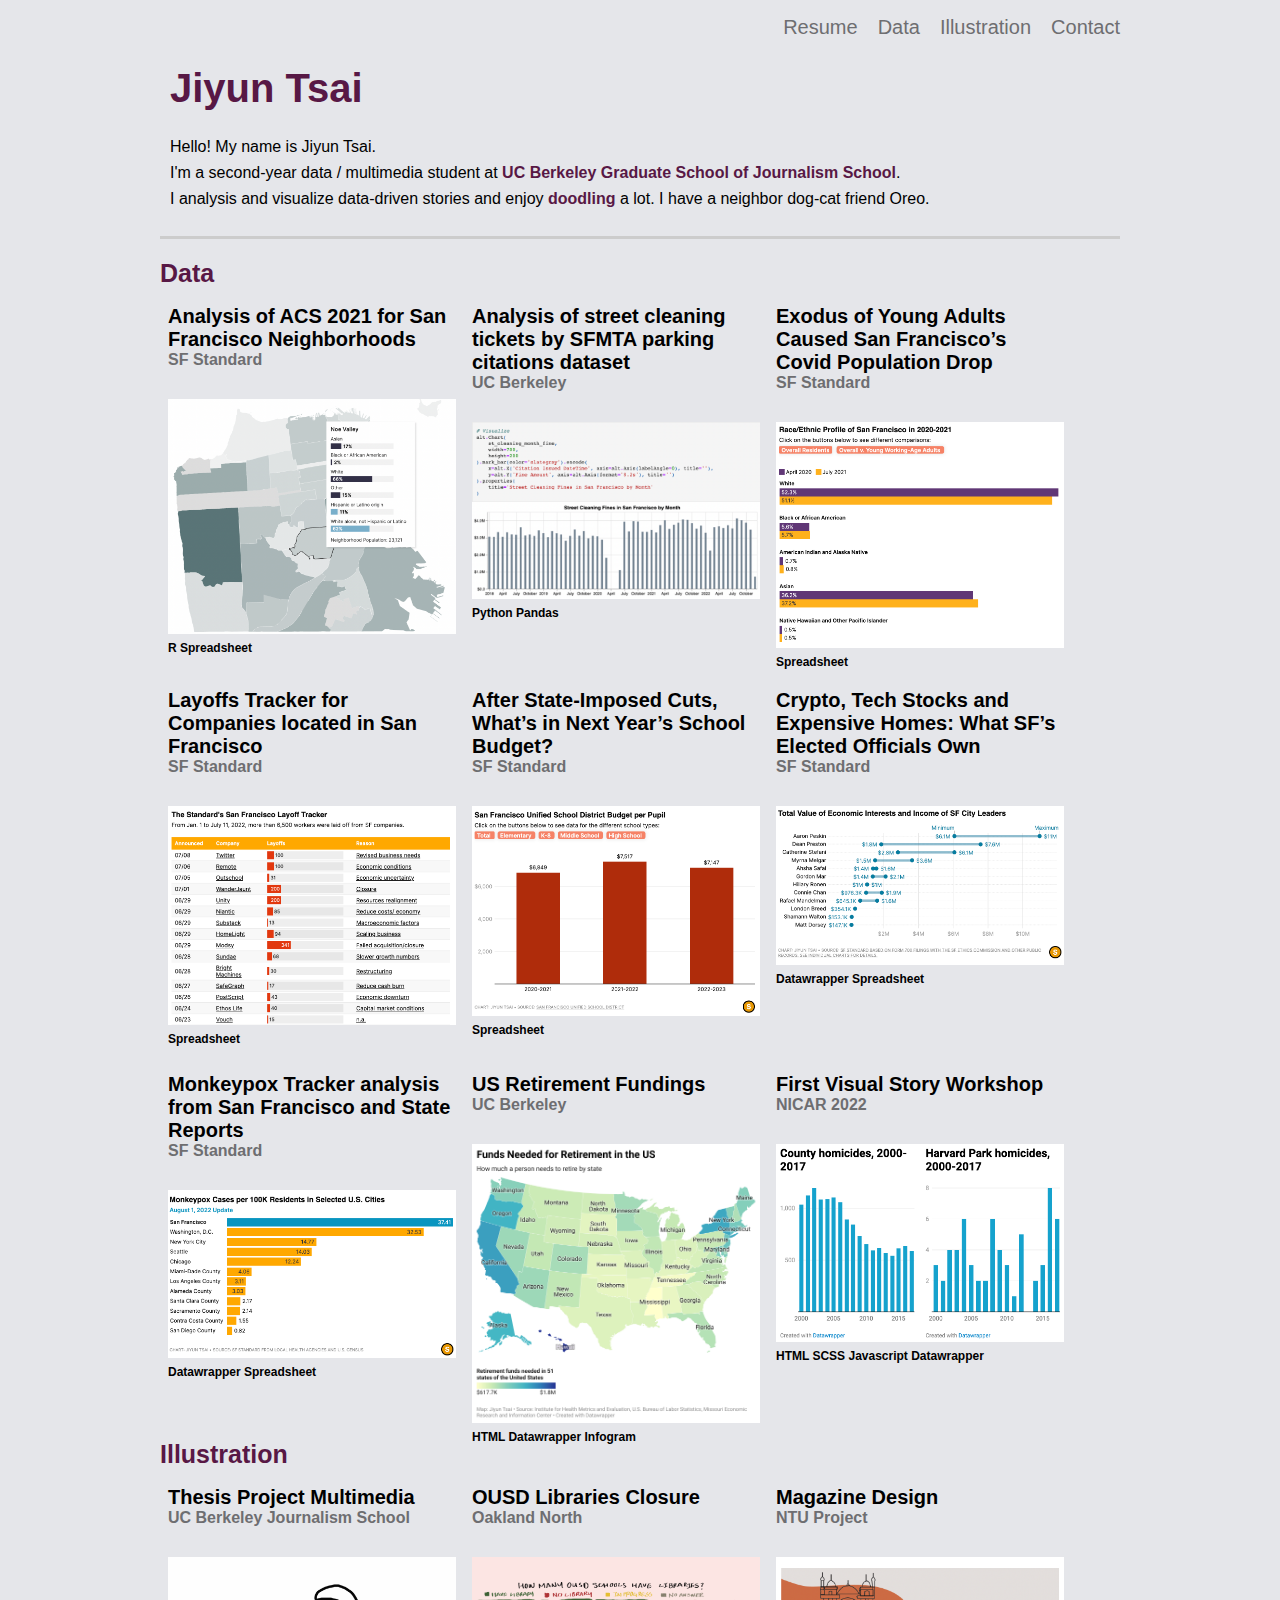
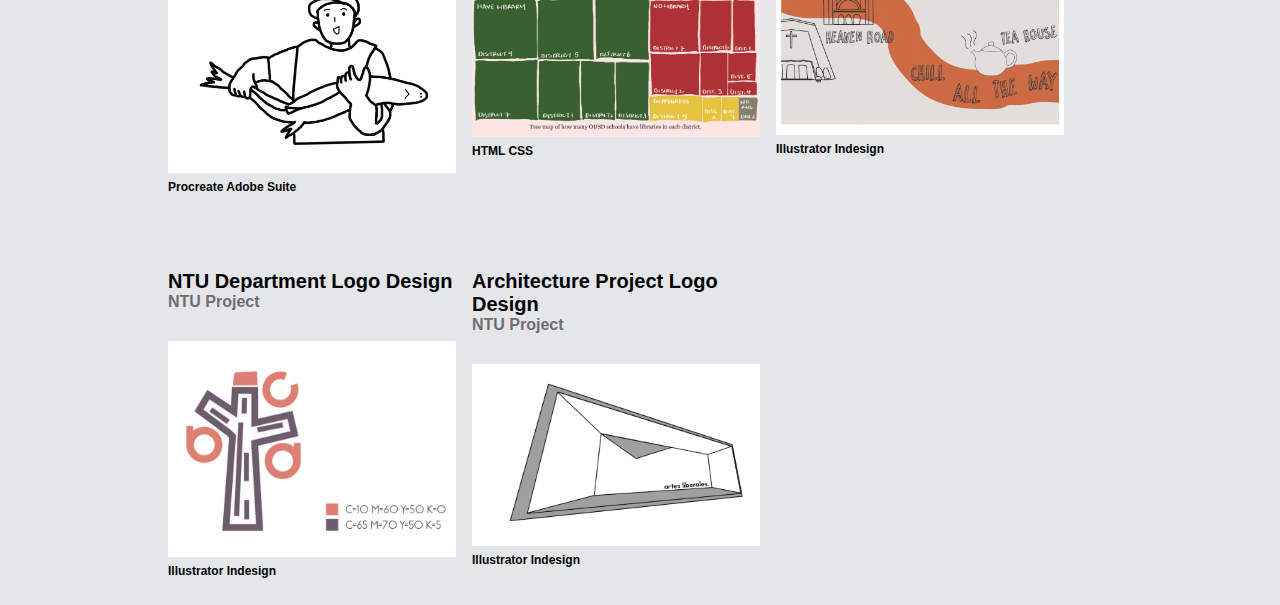
==== index.html @ 0cc78082 "add gif for thesis chunk" ====
<!-- github.jiyuntsai.io index.html -->

<!DOCTYPE html>
<html class="html" lang="en">
<head>
  <meta charset="utf-8">
  <meta name="viewport" content="width=device-width,initial-scale=1">
  <title>Jiyun Tsai</title>
  <meta name="description" content="Examples of layouts">
  <link rel="stylesheet" href="./styles/main.css">
</head>

<body>
  <nav class="container">
    <a target="_blank" class="nav-button" href="https://drive.google.com/file/d/1vfnjlygm5nv050kY06Zar2a_ypGZpLcX/view?usp=share_link">Resume</a>
    <a class="nav-button" href="#Data">Data</a>
    <a class="nav-button" href="#Illustration">Illustration</a>
    <a class="nav-button" href="mailto:jiyun_tsai@berkeley.edu">Contact</a>
  </nav>

  <header class="container">
    <h1>Jiyun Tsai</h1>
    <p>Hello! My name is Jiyun Tsai. </p>
    <p>I'm a second-year data / multimedia student at <b><a target="_blank" href="https://journalism.berkeley.edu/person/jiyun-tsai/">UC Berkeley Graduate School of Journalism School</a></b>.</p>
    <p>I analysis and visualize data-driven stories and enjoy <a target="_blank" href="https://www.instagram.com/washijiyun/"><b>doodling</b></a> a lot. I have a neighbor dog-cat friend Oreo.</p>
  </header>

  <main>

    <div class="container">

      <div class="nav-section">
        <h2><a id="Data">Data</a></h2>
      </div>

      <div class="row">

        <div class="project">
          <h2>Analysis of ACS 2021 for San Francisco Neighborhoods</h2>
          <h3>SF Standard</h3><br>
          <figure>
            <a target="_blank" href="https://sfstandard.com/research-data/san-francisco-neighborhood-new-census-data-maps/"><img src="./assets/project-sf-standard-censusupdate-acs5y21.png" alt="ACS 2021 analysis" width=100% height=auto></a>
            <figcaption>R Spreadsheet</figcaption>
          </figure>
        </div>

        <div class="project">
          <h2>Analysis of street cleaning tickets by SFMTA parking citations dataset</h2>
          <h3>UC Berkeley</h3><br>
          <figure>
            <a target="_blank" href="https://github.com/jiyuntsai/sf-parking-citation"><img src="./assets/project-ucberkeley-sf-citation.png" alt="SFMTA parking analysis" width=100% height=auto></a>
            <figcaption>Python Pandas</figcaption>
          </figure>
        </div>

        <div class="project">
          <h2>Exodus of Young Adults Caused San Francisco’s Covid Population Drop</h2>
          <h3>SF Standard</h3><br>
          <figure>
            <a target="_blank" href="https://sfstandard.com/community/san-francisco-covid-population-decline-young-adults-census/"><img src="./assets/project-sf-standard-censusupdate.png" alt="acs detailed update analysis" width=100% height=auto></a>
            <figcaption>Spreadsheet</figcaption>
          </figure>
        </div>

        <div class="project">
          <h2>Layoffs Tracker for Companies located in San Francisco</h2>
          <h3>SF Standard</h3><br>
          <figure>
            <a target="_blank" href="https://sfstandard.com/business/san-francisco-company-tech-layoff-tracker/"><img src="./assets/project-sf-standard-layoff-tracker.png" alt="SF Standard layoffs tracker" width=100% height=auto></a>
            <figcaption>Spreadsheet</figcaption>
          </figure>
        </div>

        <div class="project">
          <h2>After State-Imposed Cuts, What’s in Next Year’s School Budget?</h2>
          <h3>SF Standard</h3><br>
          <figure>
            <a target="_blank" href="https://sfstandard.com/education/after-state-imposed-cuts-whats-in-next-years-school-budget/"><img src="./assets/project-sf-standard-sfusd.png" alt="SF Standard SFUSD budget" width=100% height=auto></a>
            <figcaption>Spreadsheet</figcaption>
          </figure>
        </div>
      </div>        

      <div class="row">
        <div class="project">
          <h2>Crypto, Tech Stocks and Expensive Homes: What SF’s Elected Officials Own</h2>
          <h3>SF Standard</h3></br>
          <figure>
            <a target="_blank" href="https://sfstandard.com/politics/property-stock-crypto-sf-mayor-supervisors/"><img src="./assets/project-sf-standard-sf-supervisor.png" alt="SF Standard SF district supervisors income" width=100% height=auto></a>
            <figcaption>Datawrapper Spreadsheet</figcaption>
          </figure>
        </div>

        <div class="project">
          <h2>Monkeypox Tracker analysis from San Francisco and State Reports</h2>
          <h3>SF Standard</h3><br>
          <figure>
            <a target="_blank" href="https://sfstandard.com/public-health/latest-monkeypox-data-san-francisco/"><img src="./assets/project-sf-standard-sf-monkeypox.png" alt="SF Standard monkeypox case" width=100% height=auto></a>
            <figcaption>Datawrapper Spreadsheet</figcaption>
          </figure>
        </div>

        <!-- <div class="project">
          <h2>Dive In: Where to Swim in San Francisco</h2>
          <h3>SF Standard</h3><br>
          <figure>
            <a target="_blank" href="https://sfstandard.com/arts-culture/where-to-swim-in-san-francisco-pools/"><img src="./assets/project-sf-standard-sf-swimming-pool.png" alt="SF Standard swimming pool" width=100% height=auto></a>
            <figcaption>Google MyMap</figcaption>
          </figure>
        </div> -->
      </div>        

      <div class="row">
        <!-- <div class="project">
          <h2>OUSD Libraries Closure</h2>
          <h3>Oakland North</h3><br>
          <figure>
            <a target="_blank" href="https://jiyuntsai.github.io/project-ousd-library-closure"><img src="./assets/project-ousd-library-closure.png" alt="j200 OUSD Libraries Closure story at UC Berkeley" width=100% height=auto></a>
            <figcaption>HTML CSS GoogleMyMap</figcaption>
          </figure>
        </div> -->

        <div class="project">
          <h2>US Retirement Fundings</h2>
          <h3>UC Berkeley</h3><br>
          <figure>
            <a target="_blank" href="https://jiyuntsai.github.io/project_j296_retirement_funding/"><img src="./assets/project_j296_retirement_funding.png" alt="j296 US retirement funding project at UC Berkeley" width=100% height=auto></a>
            <figcaption>HTML Datawrapper Infogram</figcaption>
          </figure>
        </div>

        <div class="project">
          <h2>First Visual Story Workshop</h2>
          <h3>NICAR 2022</h3><br>
          <figure>
            <a target="_blank" href="https://jiyuntsai.github.io/nicar-first-visual-story/"><img src="./assets/nicar-first-visual-story.png" alt="2022 NICAR Conference First Visual Story" width=100% height=auto></a>
            <figcaption>HTML SCSS Javascript Datawrapper</figcaption>
          </figure>
        </div>
      </div>        

      <div class="row">
        <!-- <div class="project">
          <h2>Mock Webpage Development</h2>
          <h3>UC Berkeley</h3><br>
          <figure>
            <a target="_blank" href="https://jiyuntsai.github.io/project_mock_webpage/"><img src="./assets/project_mock_webpage.png" alt="mock webpage project at UC Berkeley" width=100% height=auto></a>
            <figcaption>HTML CSS</figcaption>
          </figure>
        </div> -->

<!--         <div class="project">
          <h2>Javascript Button</h2>
          <h3>UC Berkeley</h3><br>
          <figure>
            <a target="_blank" href="https://jiyuntsai.github.io/project_j220_extra_credit_assignment/"><img src="./assets/project_j220_extra_credit_assignment.png" alt="javascript assignment project at UC Berkeley" width=100% height=auto></a>
            <figcaption>HTML CSS Javascript</figcaption>
          </figure>
        </div>

        <div class="project">
          <h2>CSS Pseudo Practice</h2>
          <h3>UC Berkeley</h3><br>
          <figure>
            <a target="_blank" href="https://jiyuntsai.github.io/project_advanced_css_exercise/"><img src="./assets/project_advanced_css_exercise.png" alt="j220 advanced css exercise assignment" width=100% height=auto></a>
            <figcaption>HTML CSS</figcaption>
          </figure>
        </div>
      </div>
    </div> -->

      <div class="nav-section">
        <h2><a id="Illustration">Illustration</a></h2>
      </div>

      <div class="row">

        <div class="project">
          <h2>Thesis Project Multimedia</h2>
          <h3>UC Berkeley Journalism School</h3><br>
          <figure>
            <a target="_blank" href="https://jiyuntsai.github.io/project-thesis-multimedia"><img src="./assets/logo.gif" alt="j200 OUSD Libraries Closure story at UC Berkeley" width=100% height=auto></a>
            <figcaption>Procreate Adobe Suite</figcaption>
          </figure>
        </div>

        <div class="project">
          <h2>OUSD Libraries Closure</h2>
          <h3>Oakland North</h3><br>
          <figure>
            <a target="_blank" href="https://jiyuntsai.github.io/project-ousd-library-closure"><img src="./assets/project-ousd-library-closure.png" alt="j200 OUSD Libraries Closure story at UC Berkeley" width=100% height=auto></a>
            <figcaption>HTML CSS</figcaption>
          </figure>
        </div>

        <div class="project">
          <h2>Magazine Design</h2>
          <h3>NTU Project</h3><br>
          <figure>
            <a target="_blank" href="https://drive.google.com/file/d/1QPcqZB8wOGl-b03qQwdfUl1j6HLY2q6s/view"><img src="./assets/project-megazine.png" alt="Magazine design using Adobe Ai and Id" width=100% height=auto></a>
            <figcaption>Illustrator Indesign</figcaption>
          </figure>
        </div>

        <div class="project">
          <h2>NTU Department Logo Design</h2>
          <h3>NTU Project</h3><br>
          <figure>
            <a target="_blank" href="https://jiyuntsai.github.io/project-logo-bicd"><img src="./assets/project-logo-bicd.png" alt="Logo design using Adobe Ai and Id" width=100% height=auto></a>
            <figcaption>Illustrator Indesign</figcaption>
          </figure>
        </div>

        <div class="project">
          <h2>Architecture Project Logo Design</h2>
          <h3>NTU Project</h3><br>
          <figure>
            <a target="_blank" href="https://jiyuntsai.github.io/project-logo-ntu-building"><img src="./assets/project-logo-ntu.png" alt="Logo design using Adobe Ai and Id" width=100% height=auto></a>
            <figcaption>Illustrator Indesign</figcaption>
          </figure>
        </div>


      </div>
    </div>
  </main> 
</body>

</html>
---- styles/main.css ----
/* github.jiyuntsai.io main.css */

.project {
    height: 22rem;
    width: 30%;
    margin: 0 0.5em 2em;
    position: relative;
    display: block;
    float: left;
    font-family: "Helvetica",
    sans-serif;
    /*overflow: hidden;*/
}

.container {
  width: 96%;
  height: auto;
  margin-left: auto;
  margin-right: auto;
}

.nav-button{
    font-family: "Helvetica";
    color: #6E6E71;
    font-size: 1.25em;
}

.row {
/*    font-family: "Helvetica",
    sans-serif ;
    width: 98%;
    height: auto;
    margin-left: auto;
    margin-right: auto;*/
}

.nav-section {
    font-family: "Helvetica";
    color: #6E6E71;
    font-size: 1.25em;
    width: 96%;
}

a:hover {
  color: lightcoral;
}

a {
  text-decoration: none;
  color:#581845;
}

html,
body {
  height: 100%;
  width: 100%;
  margin: 0;
  padding: 0;
  left: 0;
  top: 0;
  font-size: 100%;
  background-color: #E5E6EA;
}

nav {
  text-align: right;
  margin-top: 1em;
  word-spacing: 1em;
  }

header {
    font-family: "Helvetica",
    sans-serif ;
    padding-bottom: 20px;
    border-bottom-style: solid;
    border-color: #cccccc;
}

h1 {
    font-weight: bold;
    font-size: 2.5em;
    color: #581845;
    margin-left: 10px;
}

h2 {
    margin-bottom: 0;
    font-size: 1.25em;
    font-family: "Helvetica";
}

h3 {
    margin-top: 0;
    margin-bottom: 0.5em;
    color: #6E6E71;
    font-size: 1em;
}

figure {
    margin-top: 0.25em;
    margin-left: 0;
    margin-right: 0;
    overflow: hidden;
}

figcaption {
    font-family: "Helvetica", 
    sans-serif;
    font-weight: bold;
    font-size: 0.75em;
    margin-top: 0.25em;
    margin-bottom: 0.25em;
}

/*img {
    height: 160px;
}
*/
p {
    margin-top: 0.5em;
    margin-bottom: 0.5em;
    margin-left: 10px;
}

@media only screen and (max-width: 33.75em) {  /* 540px */
  .container {
    width: 80%;
  }
  div.project {
    width: 100%;
    margin-bottom: 6em;
  }
}

/*@media only screen and (min-width: 45em) {  /* 720px */

@media only screen and (min-width: 60em) { /* 960px */
  .container {
    width: 75%;
    max-width: 60rem;
  }
}
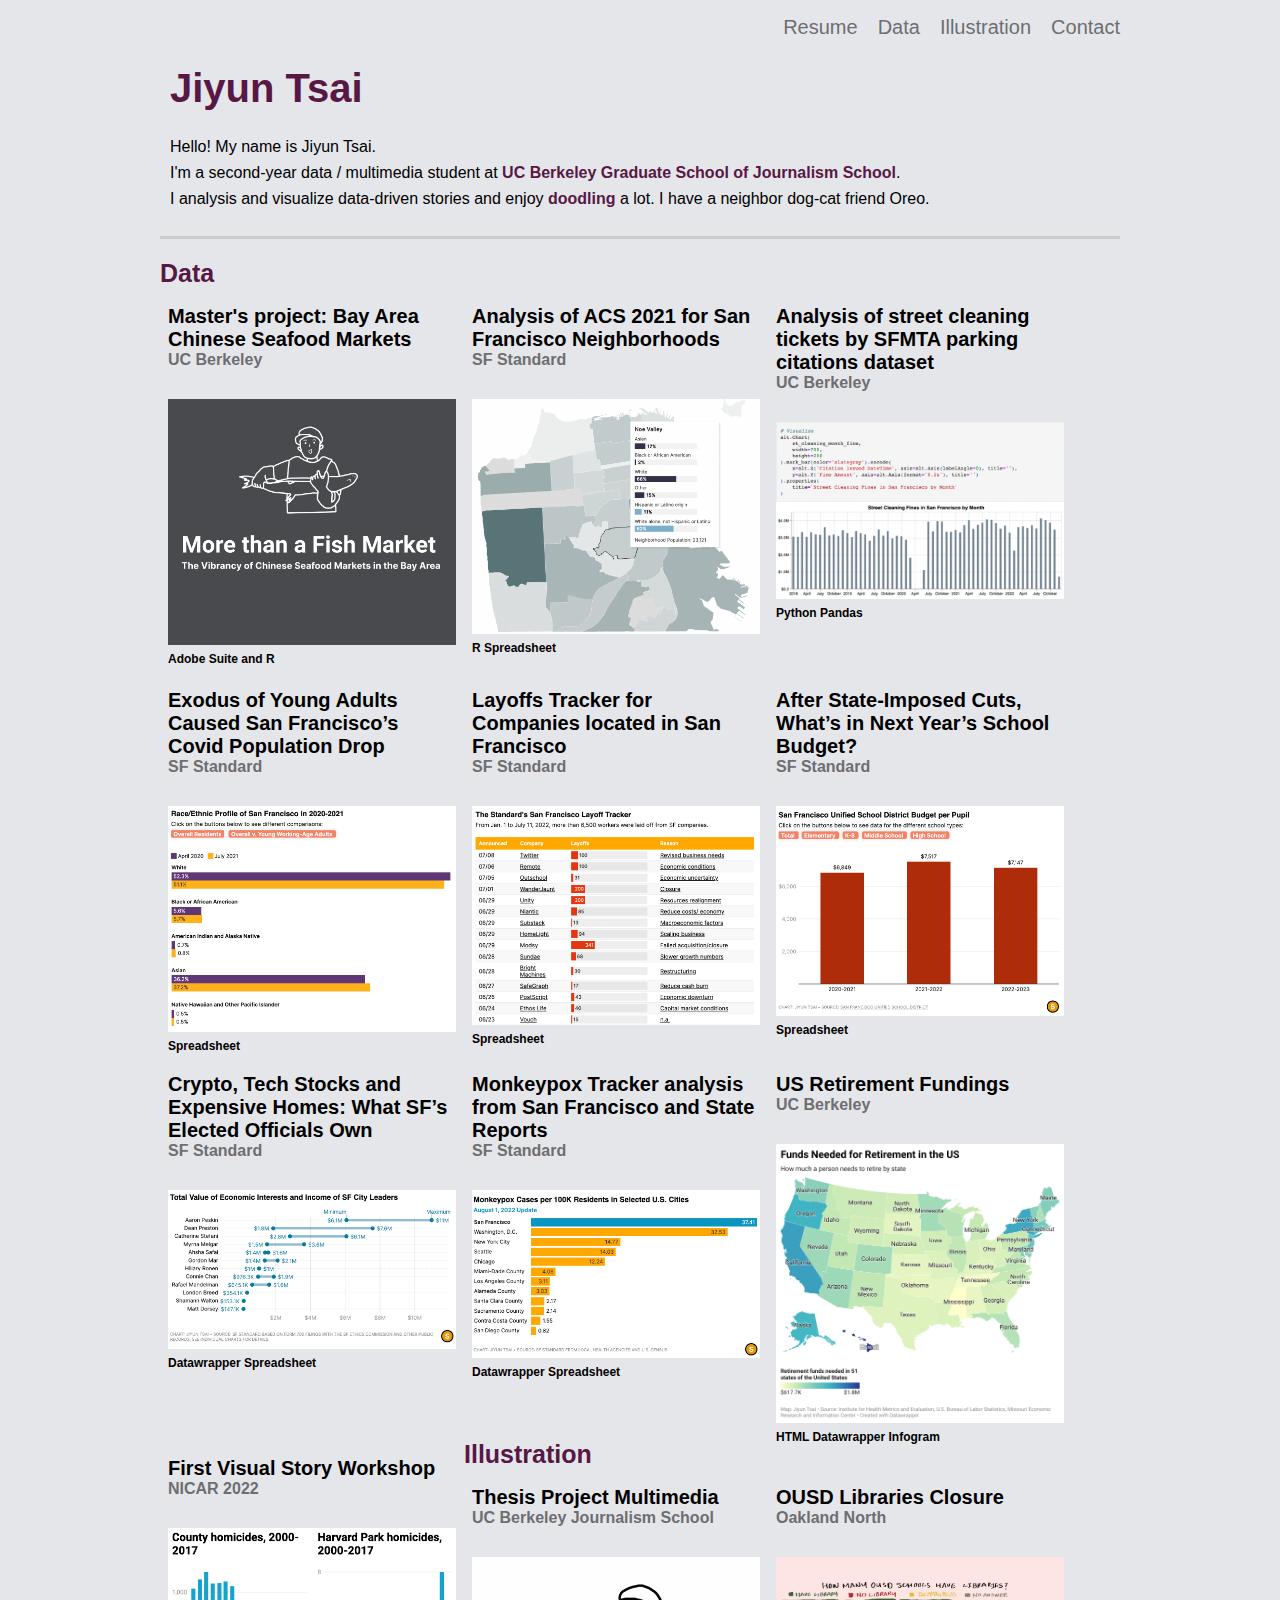
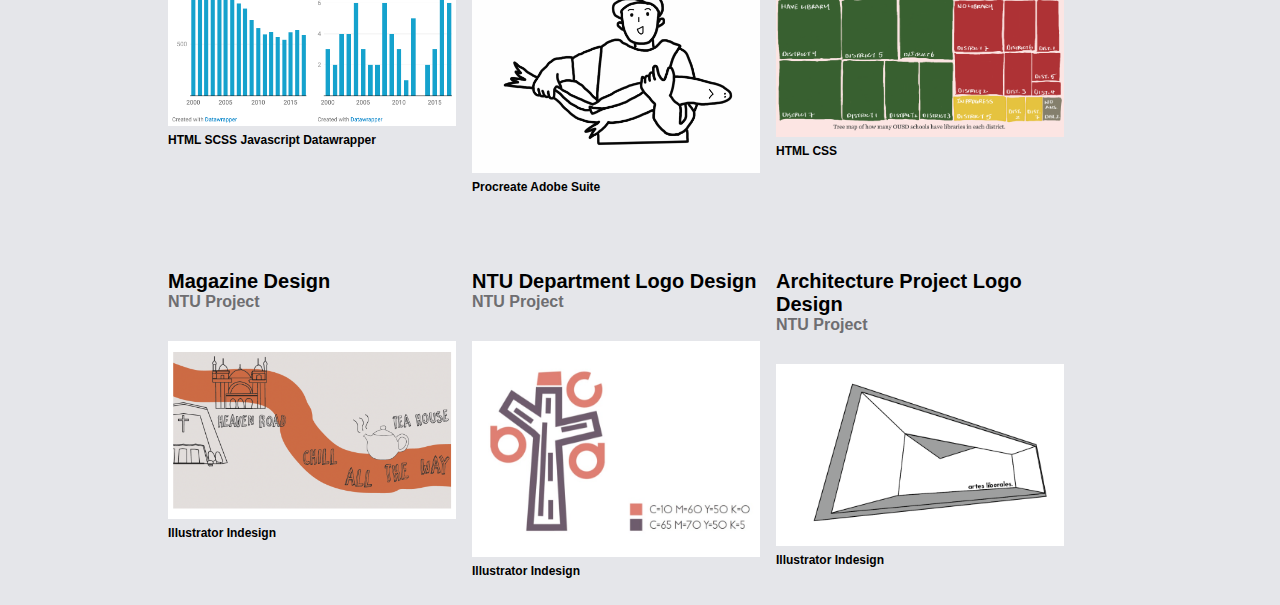
==== commit 9e021dd6: "add thesis project" ====
--- a/index.html
+++ b/index.html
@@ -12,7 +12,7 @@
 
 <body>
   <nav class="container">
-    <a target="_blank" class="nav-button" href="https://drive.google.com/file/d/1vfnjlygm5nv050kY06Zar2a_ypGZpLcX/view?usp=share_link">Resume</a>
+    <a target="_blank" class="nav-button" href="hhttps://drive.google.com/file/d/12GNI7uWxOFVFiL9Cch6_ZxgdsvEDC3ZZ/view?usp=sharing">Resume</a>
     <a class="nav-button" href="#Data">Data</a>
     <a class="nav-button" href="#Illustration">Illustration</a>
     <a class="nav-button" href="mailto:jiyun_tsai@berkeley.edu">Contact</a>
@@ -36,6 +36,15 @@
       <div class="row">
 
         <div class="project">
+          <h2>Master's project: Bay Area Chinese Seafood Markets</h2>
+          <h3>UC Berkeley</h3><br>
+          <figure>
+            <a target="_blank" href="https://readymag.com/u51304407/4244560/"><img src="./assets/thesis1.png" alt="thesis project" width=100% height=auto></a>
+            <figcaption>Adobe Suite and R</figcaption>
+          </figure>
+        </div>
+
+        <div class="project">
           <h2>Analysis of ACS 2021 for San Francisco Neighborhoods</h2>
           <h3>SF Standard</h3><br>
           <figure>
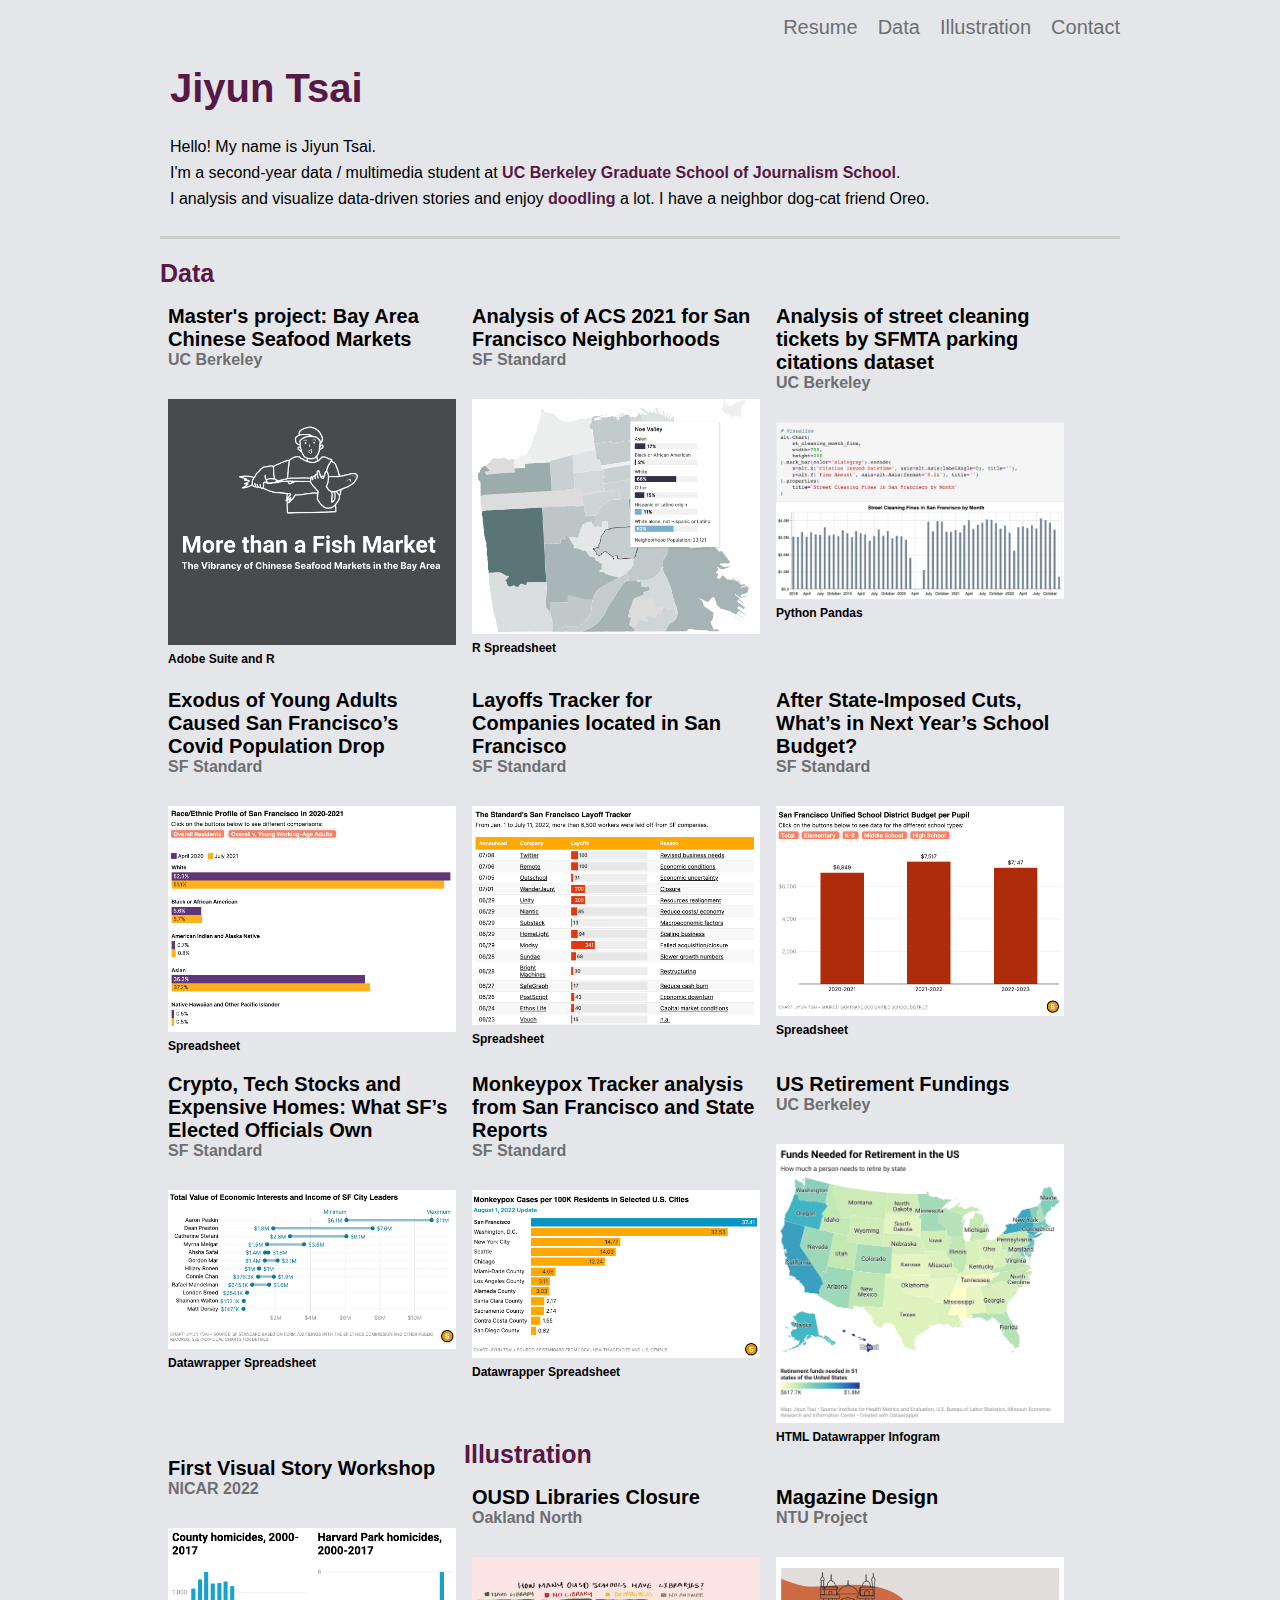
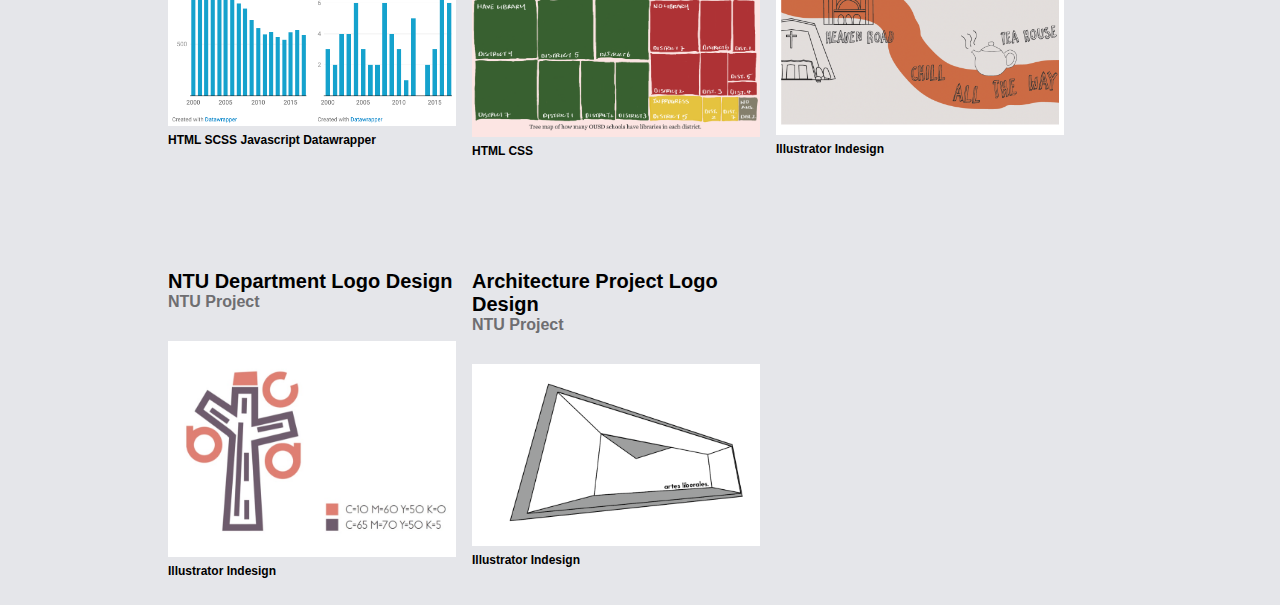
==== commit f49a9e59: "delete project" ====
--- a/index.html
+++ b/index.html
@@ -185,15 +185,6 @@
       <div class="row">
 
         <div class="project">
-          <h2>Thesis Project Multimedia</h2>
-          <h3>UC Berkeley Journalism School</h3><br>
-          <figure>
-            <a target="_blank" href="https://jiyuntsai.github.io/project-thesis-multimedia"><img src="./assets/logo.gif" alt="j200 OUSD Libraries Closure story at UC Berkeley" width=100% height=auto></a>
-            <figcaption>Procreate Adobe Suite</figcaption>
-          </figure>
-        </div>
-
-        <div class="project">
           <h2>OUSD Libraries Closure</h2>
           <h3>Oakland North</h3><br>
           <figure>
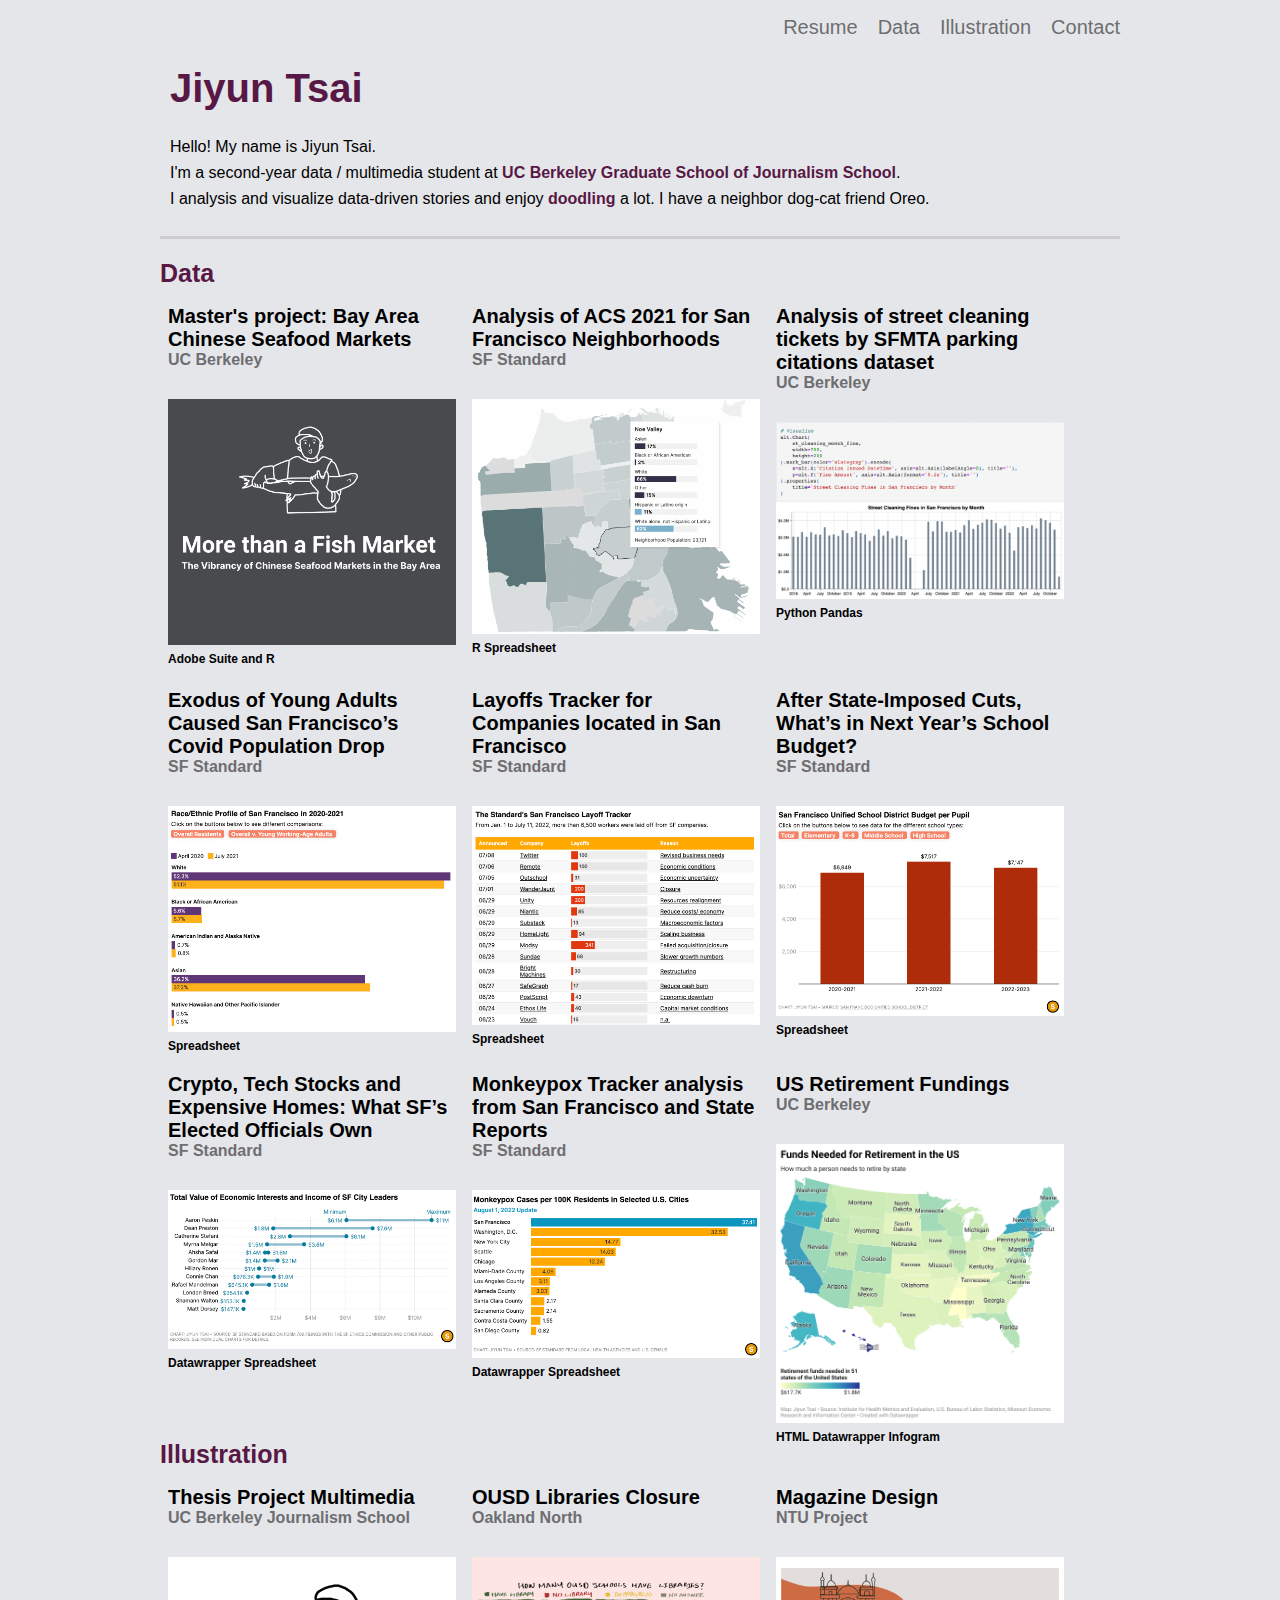
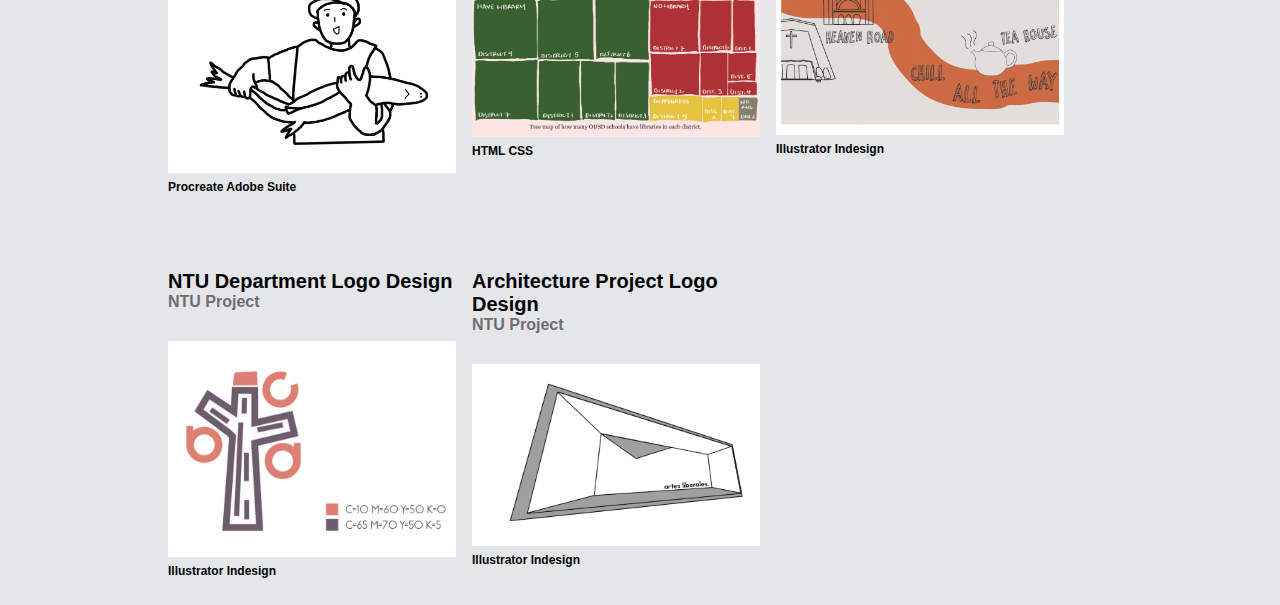
==== commit 9f6d9f93: "update" ====
--- a/index.html
+++ b/index.html
@@ -138,7 +138,7 @@
           </figure>
         </div>
 
-        <div class="project">
+<!--         <div class="project">
           <h2>First Visual Story Workshop</h2>
           <h3>NICAR 2022</h3><br>
           <figure>
@@ -148,7 +148,7 @@
         </div>
       </div>        
 
-      <div class="row">
+      <div class="row"> -->
         <!-- <div class="project">
           <h2>Mock Webpage Development</h2>
           <h3>UC Berkeley</h3><br>
@@ -183,6 +183,15 @@
       </div>
 
       <div class="row">
+
+        <div class="project">
+          <h2>Thesis Project Multimedia</h2>
+          <h3>UC Berkeley Journalism School</h3><br>
+          <figure>
+            <a target="_blank" href="https://jiyuntsai.github.io/project-thesis-multimedia"><img src="./assets/logo.gif" alt="j200 OUSD Libraries Closure story at UC Berkeley" width=100% height=auto></a>
+            <figcaption>Procreate Adobe Suite</figcaption>
+          </figure>
+        </div>
 
         <div class="project">
           <h2>OUSD Libraries Closure</h2>
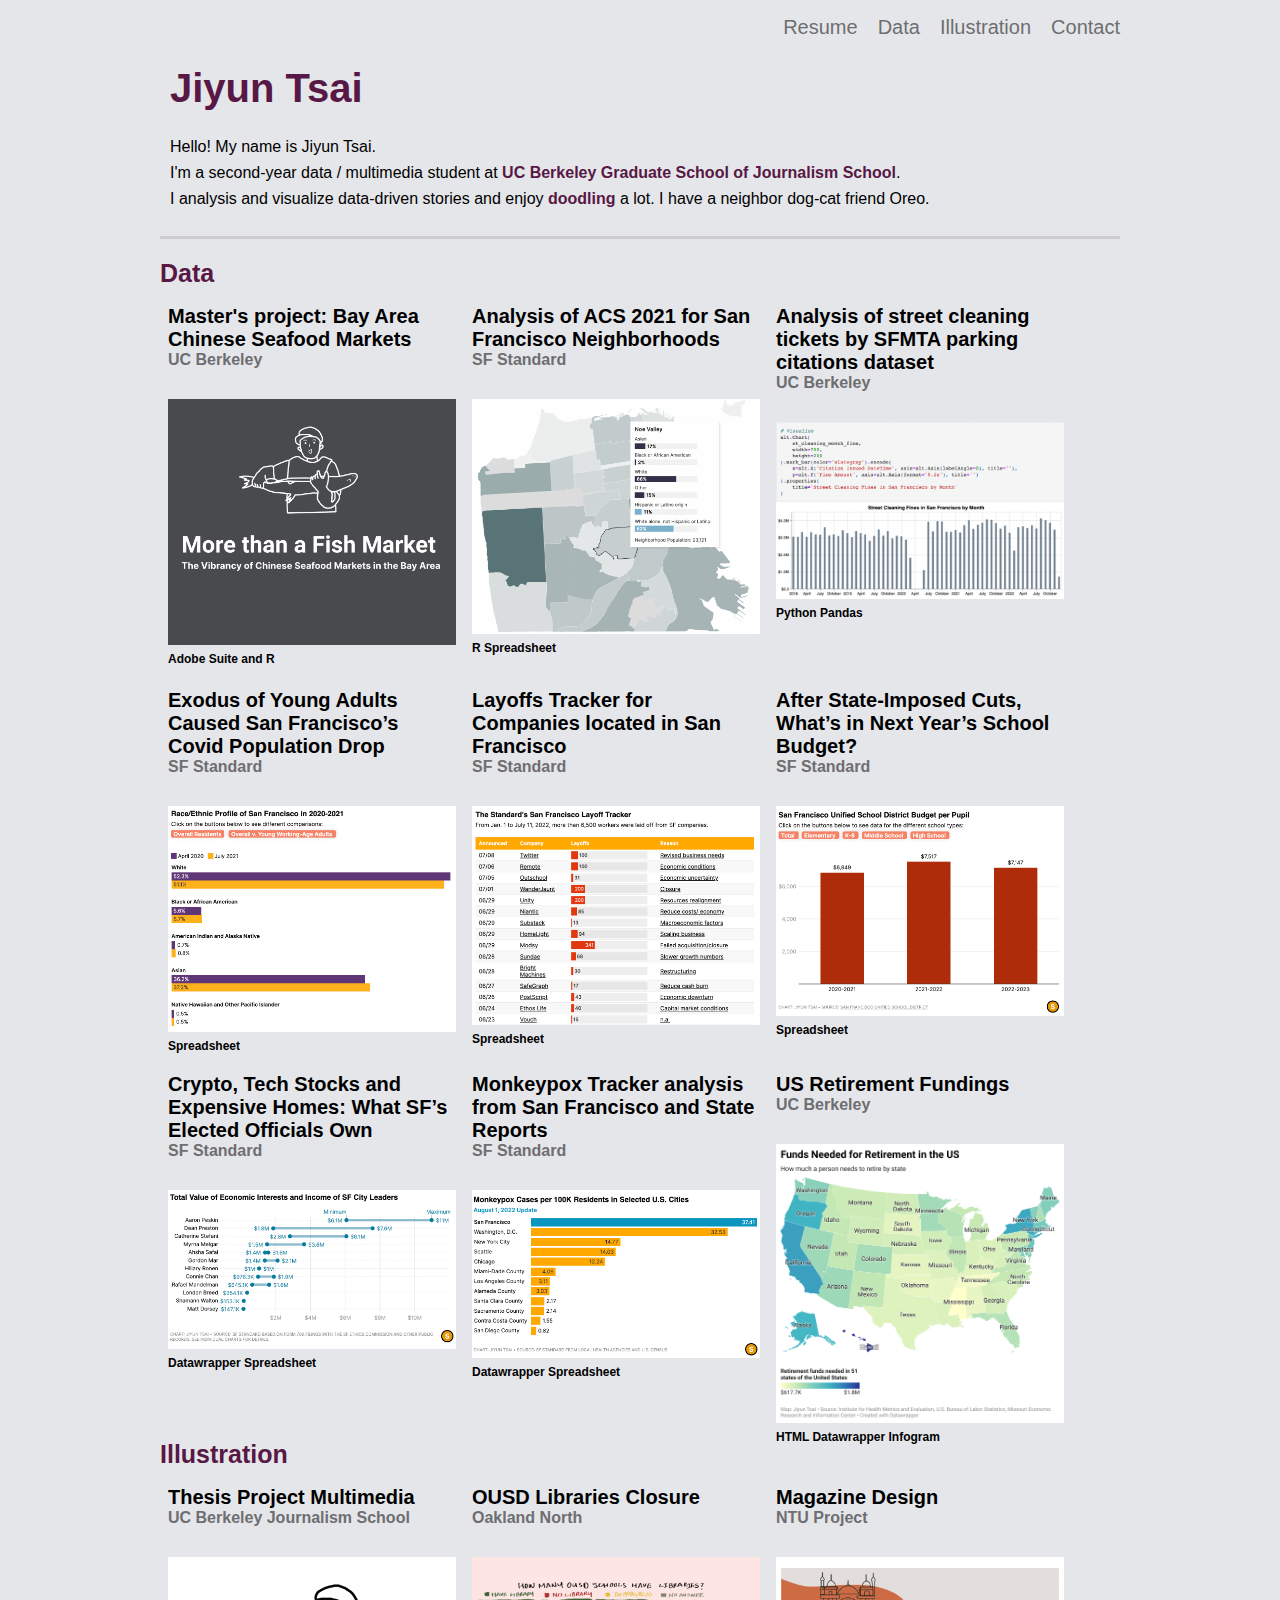
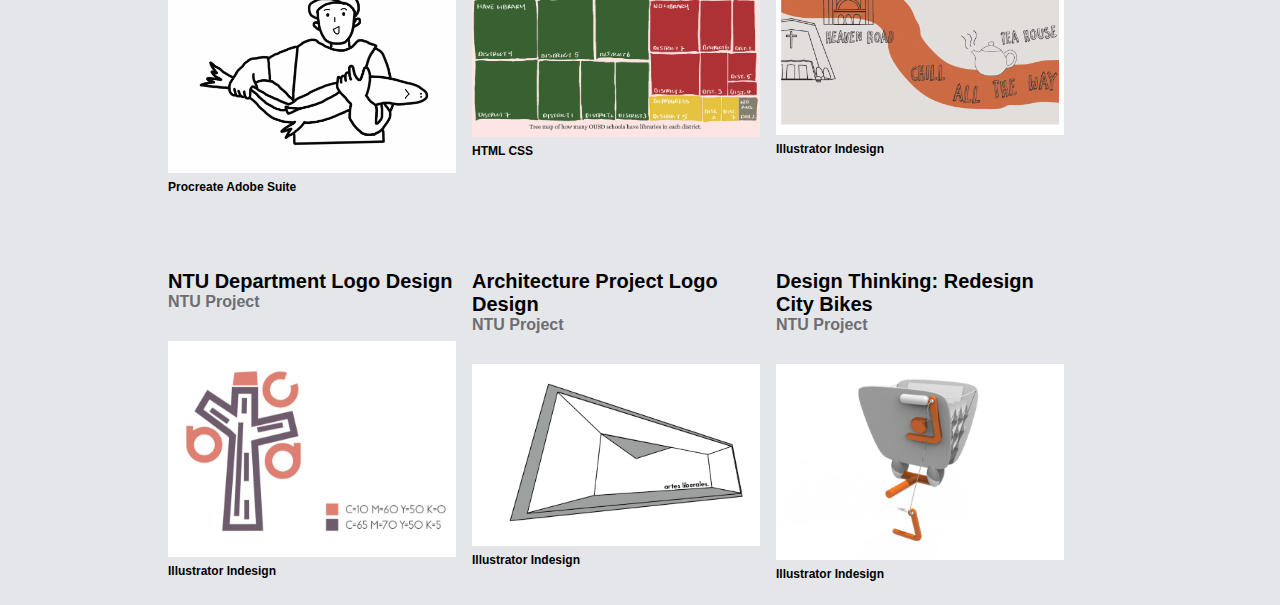
==== commit 873eb0c3: "add project" ====
--- a/index.html
+++ b/index.html
@@ -229,6 +229,15 @@
           </figure>
         </div>
 
+        <div class="project">
+          <h2>Design Thinking: Redesign City Bikes</h2>
+          <h3>NTU Project</h3><br>
+          <figure>
+            <a target="_blank" href="https://jiyuntsai.github.io/project-design-thinking"><img src="./assets/project-design-thinking.png" alt="Logo design using Adobe Ai and Id" width=100% height=auto></a>
+            <figcaption>Illustrator Indesign</figcaption>
+          </figure>
+        </div>
+
 
       </div>
     </div>
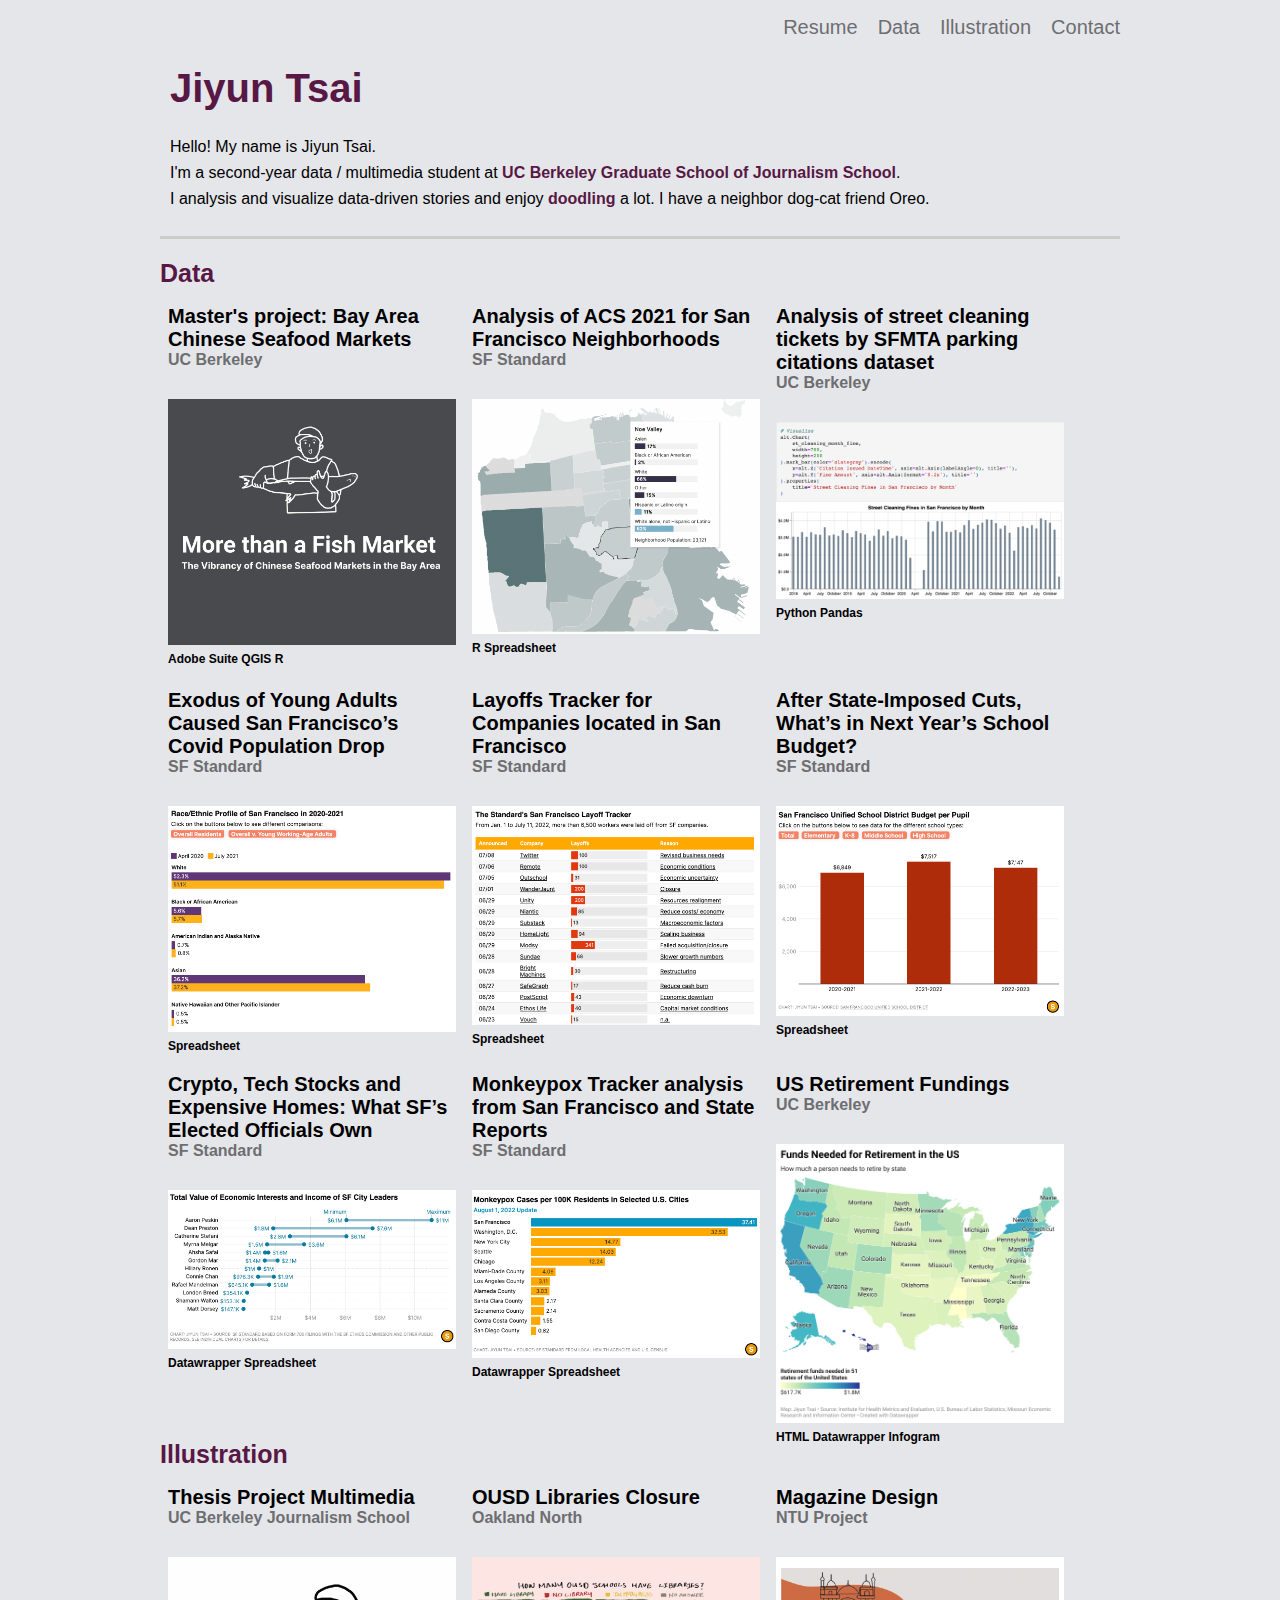
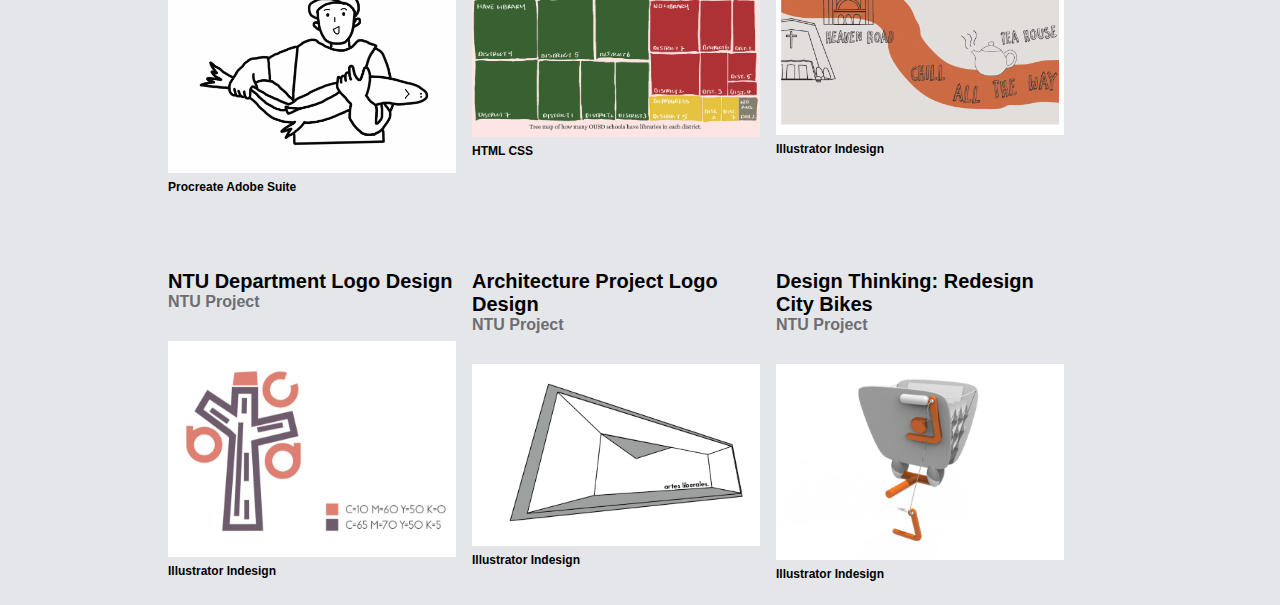
==== commit 2e2aaac2: "update project" ====
--- a/index.html
+++ b/index.html
@@ -40,7 +40,7 @@
           <h3>UC Berkeley</h3><br>
           <figure>
             <a target="_blank" href="https://readymag.com/u51304407/4244560/"><img src="./assets/thesis1.png" alt="thesis project" width=100% height=auto></a>
-            <figcaption>Adobe Suite and R</figcaption>
+            <figcaption>Adobe Suite QGIS R</figcaption>
           </figure>
         </div>
 
